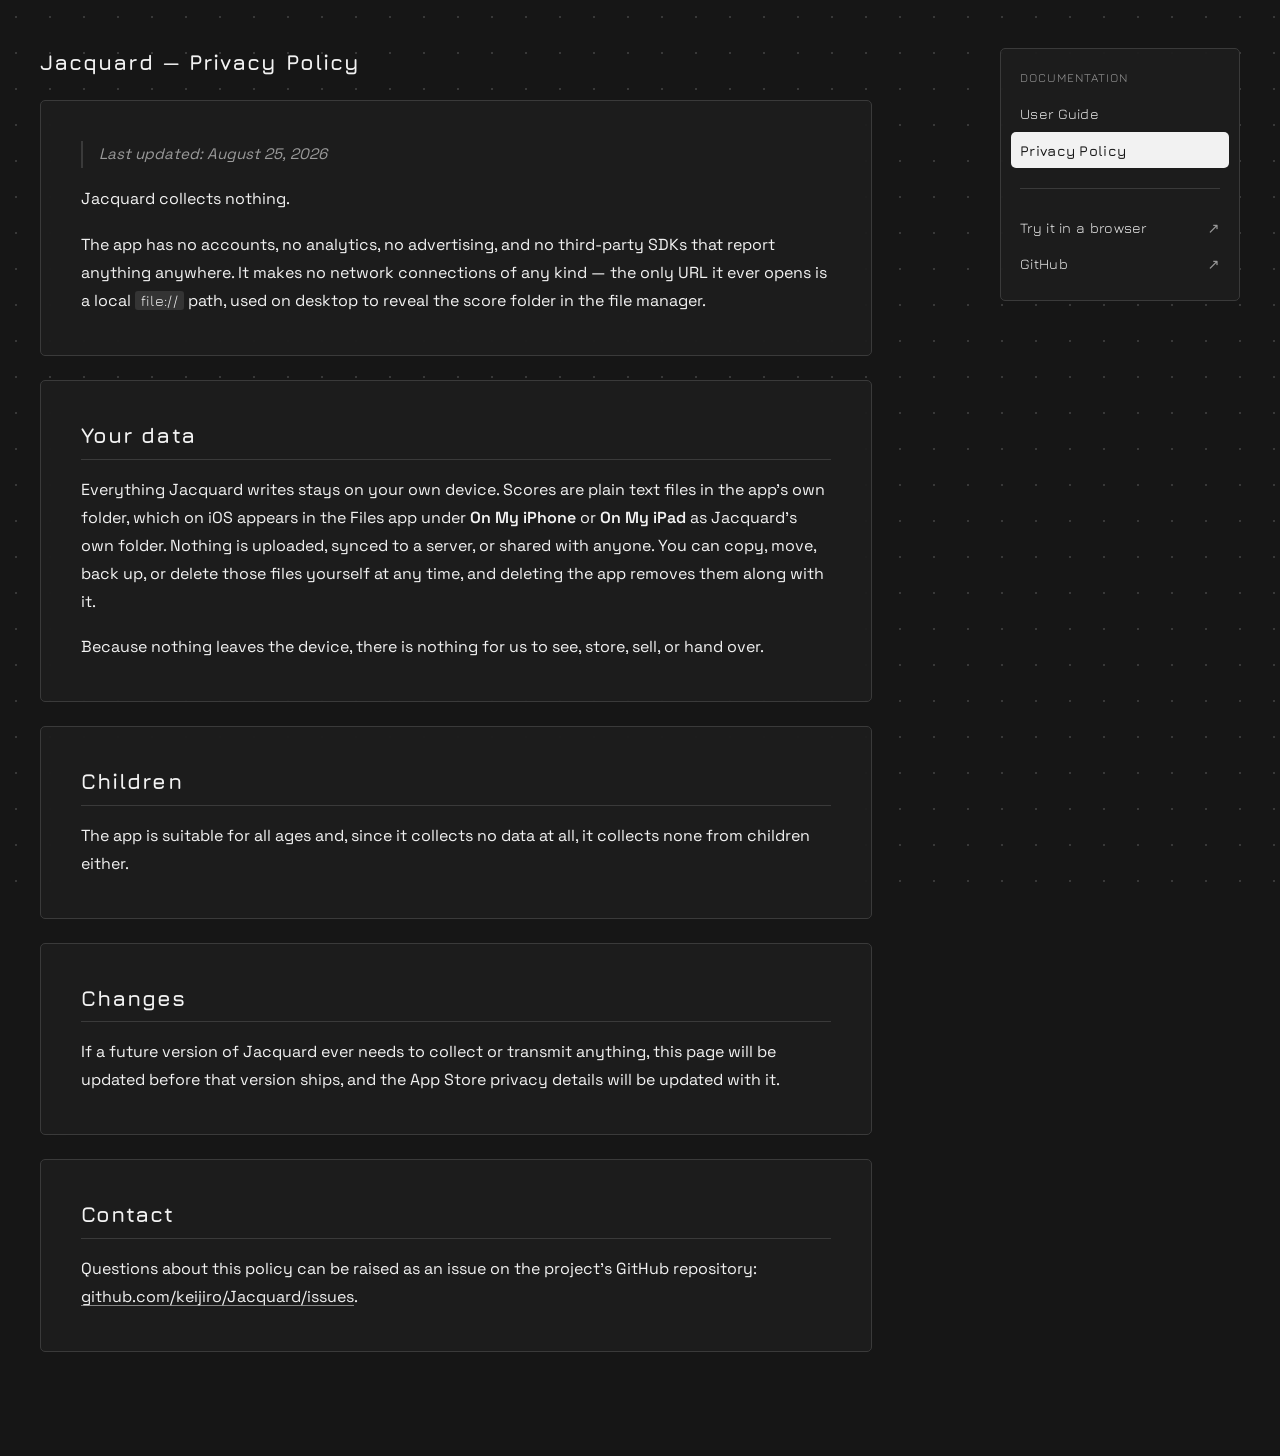
==== privacy.html @ 4434825b "Add the guide and the privacy policy, since Jacquard's manual is published from here The pages carry" ====
<!DOCTYPE html>
<html lang="en">
<head>
<meta charset="utf-8">
<meta name="viewport" content="width=device-width, initial-scale=1">
<title>Privacy Policy — Jacquard</title>
<meta name="description" content="Jacquard collects nothing. No accounts, no analytics, no advertising, and no network connections of any kind.">
<link rel="icon" href="assets/favicon.svg" type="image/svg+xml">
<link rel="icon" href="assets/favicon.png" sizes="16x16">
<link rel="preconnect" href="https://fonts.googleapis.com">
<link rel="preconnect" href="https://fonts.gstatic.com" crossorigin>
<link href="https://fonts.googleapis.com/css2?family=Jura:wght@400;600&family=Space+Grotesk:wght@400..700&display=swap" rel="stylesheet">
<link rel="stylesheet" href="assets/style.css">
<meta property="og:title" content="Privacy Policy — Jacquard">
<meta property="og:description" content="Jacquard collects nothing.">
<meta property="og:type" content="website">
</head>
<body>

<div class="backdrop" aria-hidden="true"></div>

<div class="page">

<main>

  <h1>Jacquard — Privacy Policy</h1>

  <section class="panel">
    <p class="note"><em>Last updated: August 25, 2026</em></p>

    <p>Jacquard collects nothing.</p>

    <p>The app has no accounts, no analytics, no advertising, and no third-party SDKs that
    report anything anywhere. It makes no network connections of any kind — the only URL
    it ever opens is a local <span class="ui">file://</span> path, used on desktop to
    reveal the score folder in the file manager.</p>
  </section>

  <section class="panel">
    <h2 id="data">Your data</h2>

    <p>Everything Jacquard writes stays on your own device. Scores are plain text files in
    the app's own folder, which on iOS appears in the Files app under <strong>On My
    iPhone</strong> or <strong>On My iPad</strong> as Jacquard's own folder. Nothing is
    uploaded, synced to a server, or shared with anyone. You can copy, move, back up, or
    delete those files yourself at any time, and deleting the app removes them along with
    it.</p>

    <p>Because nothing leaves the device, there is nothing for us to see, store, sell, or
    hand over.</p>
  </section>

  <section class="panel">
    <h2 id="children">Children</h2>

    <p>The app is suitable for all ages and, since it collects no data at all, it collects
    none from children either.</p>
  </section>

  <section class="panel">
    <h2 id="changes">Changes</h2>

    <p>If a future version of Jacquard ever needs to collect or transmit anything, this
    page will be updated before that version ships, and the App Store privacy details will
    be updated with it.</p>
  </section>

  <section class="panel">
    <h2 id="contact">Contact</h2>

    <p>Questions about this policy can be raised as an issue on the project's GitHub
    repository:
    <a href="https://github.com/keijiro/Jacquard/issues">github.com/keijiro/Jacquard/issues</a>.</p>
  </section>

</main>

<aside class="rail">
  <div class="rail-panel">
    <div class="group">
      <p class="label">Documentation</p>
      <a href="./">User Guide</a>
      <a href="privacy.html" aria-current="page">Privacy Policy</a>
    </div>

    <div class="group">
      <a href="https://www.keijiro.tokyo/jacquard-web/">Try it in a browser <span class="out" aria-hidden="true">&#8599;</span></a>
      <a href="https://github.com/keijiro/Jacquard">GitHub <span class="out" aria-hidden="true">&#8599;</span></a>
    </div>
  </div>
</aside>

</div>

</body>
</html>
---- assets/style.css ----
/* Jacquard user guide
 *
 * The page is the app's own screen turned into a document: the same palette, the app's
 * own face on everything that is looked at rather than read, and the same ground the
 * score is read against. What is different is
 * what is in front of it. The app puts tiles on that ground, which are marks the eye
 * picks out; a manual puts paragraphs on it, and a paragraph read over a lattice is a
 * paragraph nobody finishes. So the ground is left as the app draws it and everything
 * that carries words is given a ground of its own to sit on. */

/* The palette
 *
 * One ramp of greys, no gradients, nothing coloured to carry meaning — the app's
 * standing decision, and the values are Style.cs's own. What a thing is saying is said
 * by where it sits on the ramp and by how much air is around it. */

:root {
  color-scheme: dark;

  --background: #161616;      /* Style.Background */
  --panel: #1e1e1e;           /* Style.Panel */
  --panel-line: #3a3a3a;      /* Style.PanelLine */
  --control: #343434;         /* Style.ControlBackground */
  --control-hover: #444444;   /* Style.ControlHover */
  --dot: #4e4e4e;             /* Style.Dot, the lattice */
  --link: #868686;            /* Style.Link */
  --label: #9a9a9a;           /* Style.Label */
  --note-line: #e8e8e8;       /* Style.NoteLine */
  --ink: #f2f2f2;             /* Style.NoteText */

  --radius: 5px;              /* Style.Radius */
  --line: 1px solid var(--panel-line);

  /* The interface's face, and one for the prose. Both from Google Fonts. Jura is the
   * app's own and carries every heading, label and link here — the things that are
   * looked at. Running text is Space Grotesk, which is the one thing on the page that is
   * read rather than looked at: the same flat, drawn geometry as Jura, and unlike Jura
   * cut for paragraphs. */
  --face-ui: "Jura", system-ui, sans-serif;
  --face-text: "Space Grotesk", -apple-system, BlinkMacSystemFont, "Segoe UI",
               "Helvetica Neue", Arial, sans-serif;
}

*, *::before, *::after { box-sizing: border-box; }

html { scroll-behavior: smooth; scroll-padding-top: 1.5rem; }

@media (prefers-reduced-motion: reduce) {
  html { scroll-behavior: auto; }
  * { transition: none !important; }
}

body {
  margin: 0;
  background: var(--background);
  color: var(--ink);
  font-family: var(--face-text);
  font-size: 16px;
  line-height: 1.75;
  -webkit-font-smoothing: antialiased;
}

/* Selected text is the pale end of the ramp, which is what engaged means here. */
::selection { background: var(--ink); color: var(--background); }

:focus-visible { outline: 2px solid var(--ink); outline-offset: 2px; }

/* The backdrop
 *
 * The plane's lattice, and nothing else: the dot at the centre of every empty cell, at
 * the app's own 30x32 cell with its 4px gutter, so the pitch is the pitch the score is
 * drawn on. It is fixed rather than scrolled, so it stays the ground the document is
 * laid on rather than becoming a pattern that travels with the text. */

.backdrop {
  position: fixed;
  inset: 0;
  z-index: -1;
  pointer-events: none;

  background-image: radial-gradient(circle at 1px 1px,
                                    rgba(78, 78, 78, 0.62) 1px, transparent 0);
  background-size: 34px 36px;
  background-position: 15px 16px;
}

/* The rail
 *
 * Where the guide's own links live, now that there is no row across the top and no
 * block along the bottom. It is the app's arrangement rather than a document's: the
 * score runs down the left and the panel of things one reaches for stands at the right
 * of it, staying where it is while the score moves under the hand.
 *
 * It sticks rather than scrolls away, because a link out of a page this long is worth
 * no less at the end of it than at the top. */

.rail {
  position: sticky;
  top: clamp(1.5rem, 4vw, 3rem);
  align-self: start;
  width: 15rem;
}

.rail-panel {
  background: rgba(30, 30, 30, 0.88);
  backdrop-filter: blur(14px);
  -webkit-backdrop-filter: blur(14px);
  border: var(--line);
  border-radius: var(--radius);
  padding: 1.1rem 1.2rem;
}

.rail .label {
  font-family: var(--face-ui);
  font-size: 0.75rem;
  letter-spacing: 0.08em;
  text-transform: uppercase;
  color: var(--label);
  margin: 0 0 0.5rem;
}

.rail .label + a { margin-top: 0; }
.rail .group + .group { margin-top: 1.25rem; padding-top: 1.25rem; border-top: var(--line); }

/* Every link here is the app's button: a ground on the ramp, the interface's face, and
 * a hand on it moves the ground up a step. */
.rail a {
  display: block;
  font-family: var(--face-ui);
  font-size: 0.9rem;
  letter-spacing: 0.02em;
  color: var(--ink);
  text-decoration: none;
  padding: 0.35rem 0.6rem;
  margin: 0 -0.6rem;
  border-radius: var(--radius);
  transition: background-color 0.12s ease;
}

.rail a:hover { background: var(--control); }

/* The lit state is the pale end of the ramp, which is what engaged means everywhere in
 * this palette. A pale ground does not take the same weight of type as a dark one — dark
 * type on a bright ground is eaten at its edges — so this one keeps the heavier cut that
 * the headings have given up. It is the app's own rule, and it is four words long. */
.rail a[aria-current="page"] {
  background: var(--ink);
  color: var(--background);
  font-weight: 600;
}

.rail a[aria-current="page"]:hover { background: #d2d2d2; }

/* A link that leaves the guide says so, quietly. */
.rail a .out { color: var(--label); float: right; }
.rail a:hover .out { color: var(--ink); }

/* The document */

.page {
  display: grid;
  grid-template-columns: minmax(0, 1fr) auto;
  gap: clamp(1.5rem, 4vw, 3.5rem);
  padding: clamp(1.5rem, 4vw, 3rem) clamp(1rem, 4vw, 2.5rem) 5rem;
}

/* Wider than it was, and held to the left rather than centred in the window: the rail
 * is what the right of the screen is for. */
main {
  width: 100%;
  max-width: 52rem;
}

/* Everything on the page is set from the left, the way the panels in the app are: a
 * column of things that all begin at the same edge, so the eye returns to one place. */
.hero { margin-bottom: 3rem; }

/* The page says what it is and gets on with it — at the size a section heading is set
 * at, and no larger. The face is drawn for interface type and does not hold together
 * blown up any more than it does set bold; what makes this the title is that it stands
 * outside the panels, not that it shouts. */
h1 {
  font-family: var(--face-ui);
  font-size: 1.35rem;
  letter-spacing: 0.05em;
  line-height: 1.3;
  margin: 0 0 1.5rem;
}

/* The screenshot runs the width of the column, like everything else. */
.shot {
  margin: 0;
}

.shot img {
  width: 100%;
  height: auto;
  display: block;
  border: var(--line);
  border-radius: var(--radius);
}

/* The panels
 *
 * Everything with words in it sits on one of these, and that is the whole answer to
 * reading a document over a background: the ground under the text is nearly opaque and
 * the blur takes the lattice out from under the line of type, while the air between the
 * panels leaves the backdrop somewhere to be seen. */

.panel {
  background: rgba(30, 30, 30, 0.88);
  backdrop-filter: blur(14px);
  -webkit-backdrop-filter: blur(14px);
  border: var(--line);
  border-radius: var(--radius);
  padding: clamp(1.5rem, 4vw, 2.5rem);
  margin-bottom: 1.5rem;
}

/* Contents, which is the app's panel header: a label at the top of a box, and a rule
 * under it that is the only line in the panel.
 *
 * Nothing here is set bold. The face is monoline and light by design, and its heavy cut
 * shuts the counters at the sizes headings are set at — so what says this is a heading
 * is its size, the space it is given and the rule under it, not its weight. */
.contents .label,
.panel > h2 {
  font-family: var(--face-ui);
  letter-spacing: 0.05em;
  margin: 0 0 1rem;
  padding-bottom: 0.6rem;
  border-bottom: var(--line);
}

.panel > h2 { font-size: 1.35rem; line-height: 1.3; scroll-margin-top: 1.5rem; }
.contents .label { font-size: 0.85rem; color: var(--label); text-transform: uppercase; }

.contents ol {
  list-style: none;
  margin: 0;
  padding: 0;
  display: flex;
  flex-direction: column;
  gap: 0.35rem;
  counter-reset: section;
}

.contents li { counter-increment: section; }

.contents a {
  font-family: var(--face-ui);
  color: var(--ink);
  text-decoration: none;
  border-bottom: 1px solid transparent;
}

.contents li::before {
  content: counter(section, decimal-leading-zero);
  font-family: var(--face-ui);
  color: var(--label);
  margin-right: 0.7rem;
}

.contents a:hover { border-bottom-color: var(--link); }

.panel h3 {
  font-family: var(--face-ui);
  font-size: 1.1rem;
  letter-spacing: 0.05em;
  color: var(--label);
  text-transform: uppercase;
  margin: 2.5rem 0 0.75rem;
}

.panel p { margin: 0 0 1.1rem; }
.panel p:last-child { margin-bottom: 0; }

.panel strong { font-weight: 600; color: var(--ink); }

a { color: var(--ink); text-decoration-color: var(--link); text-underline-offset: 3px; }
a:hover { text-decoration-color: var(--ink); }

/* The figures
 *
 * Each one is a picture of a score cut to its own bounds, taken at twice the size the
 * interface is laid out at — so it is shown at half its pixel width and stays sharp on
 * a display with the pixels for it. It carries the app's own background, which is this
 * page's background too, so it is given a line around it to say where the picture ends. */

figure {
  margin: 1.75rem 0;
}

figure img {
  max-width: 100%;
  height: auto;
  border: var(--line);
  border-radius: var(--radius);
  background: var(--background);
}

figcaption {
  font-family: var(--face-ui);
  font-size: 0.8rem;
  color: var(--label);
  margin-top: 0.6rem;
  line-height: 1.5;
}

/* An aside: something true of the thing just described that is not part of describing
 * it. Dimmed rather than boxed, the way the app puts back what is on screen but out of
 * reach. */
.note {
  border-left: 2px solid var(--panel-line);
  padding-left: 1rem;
  margin: 1.5rem 0;
  color: var(--label);
  font-size: 0.95rem;
}

.note p { margin: 0; }

/* The web build's address, which is the one link on the page anybody is looking for. */
.address {
  display: block;
  font-family: var(--face-ui);
  font-size: 1.05rem;
  letter-spacing: 0.01em;
  padding: 0.9rem 1.1rem;
  margin: 1.5rem 0;
  background: var(--background);
  border: var(--line);
  border-radius: var(--radius);
  text-decoration: none;
  word-break: break-all;
  transition: background-color 0.12s ease;
}

.address:hover { background: var(--control); }

/* Keys and buttons named in the text, set in the interface's own face so that a control
 * named on this page looks like the control it names. */
.ui {
  font-family: var(--face-ui);
  letter-spacing: 0.02em;
  background: var(--control);
  border-radius: 3px;
  padding: 0.05em 0.4em;
  font-size: 0.92em;
}

/* Narrow enough that a column beside the text is a column of nothing: the rail goes
 * back to being a row above it, which is where it came from. */
@media (max-width: 820px) {
  .page { grid-template-columns: minmax(0, 1fr); }

  .rail {
    position: static;
    width: auto;
    order: -1;
    display: flex;
    align-items: center;
    gap: 1rem;
    flex-wrap: wrap;
    margin-bottom: 1rem;
  }

  .rail-panel {
    flex: 1;
    display: flex;
    align-items: center;
    gap: 0.3rem;
    flex-wrap: wrap;
    padding: 0.5rem 0.6rem;
  }

  .rail .label { display: none; }
  .rail .group { display: contents; }
  .rail .group + .group { margin: 0; padding: 0; border: 0; }
  .rail a { margin: 0; }
  .rail a .out { display: none; }
}

@media (max-width: 480px) {
  body { font-size: 15px; }
  .rail a { font-size: 0.85rem; padding: 0.3rem 0.5rem; }
}
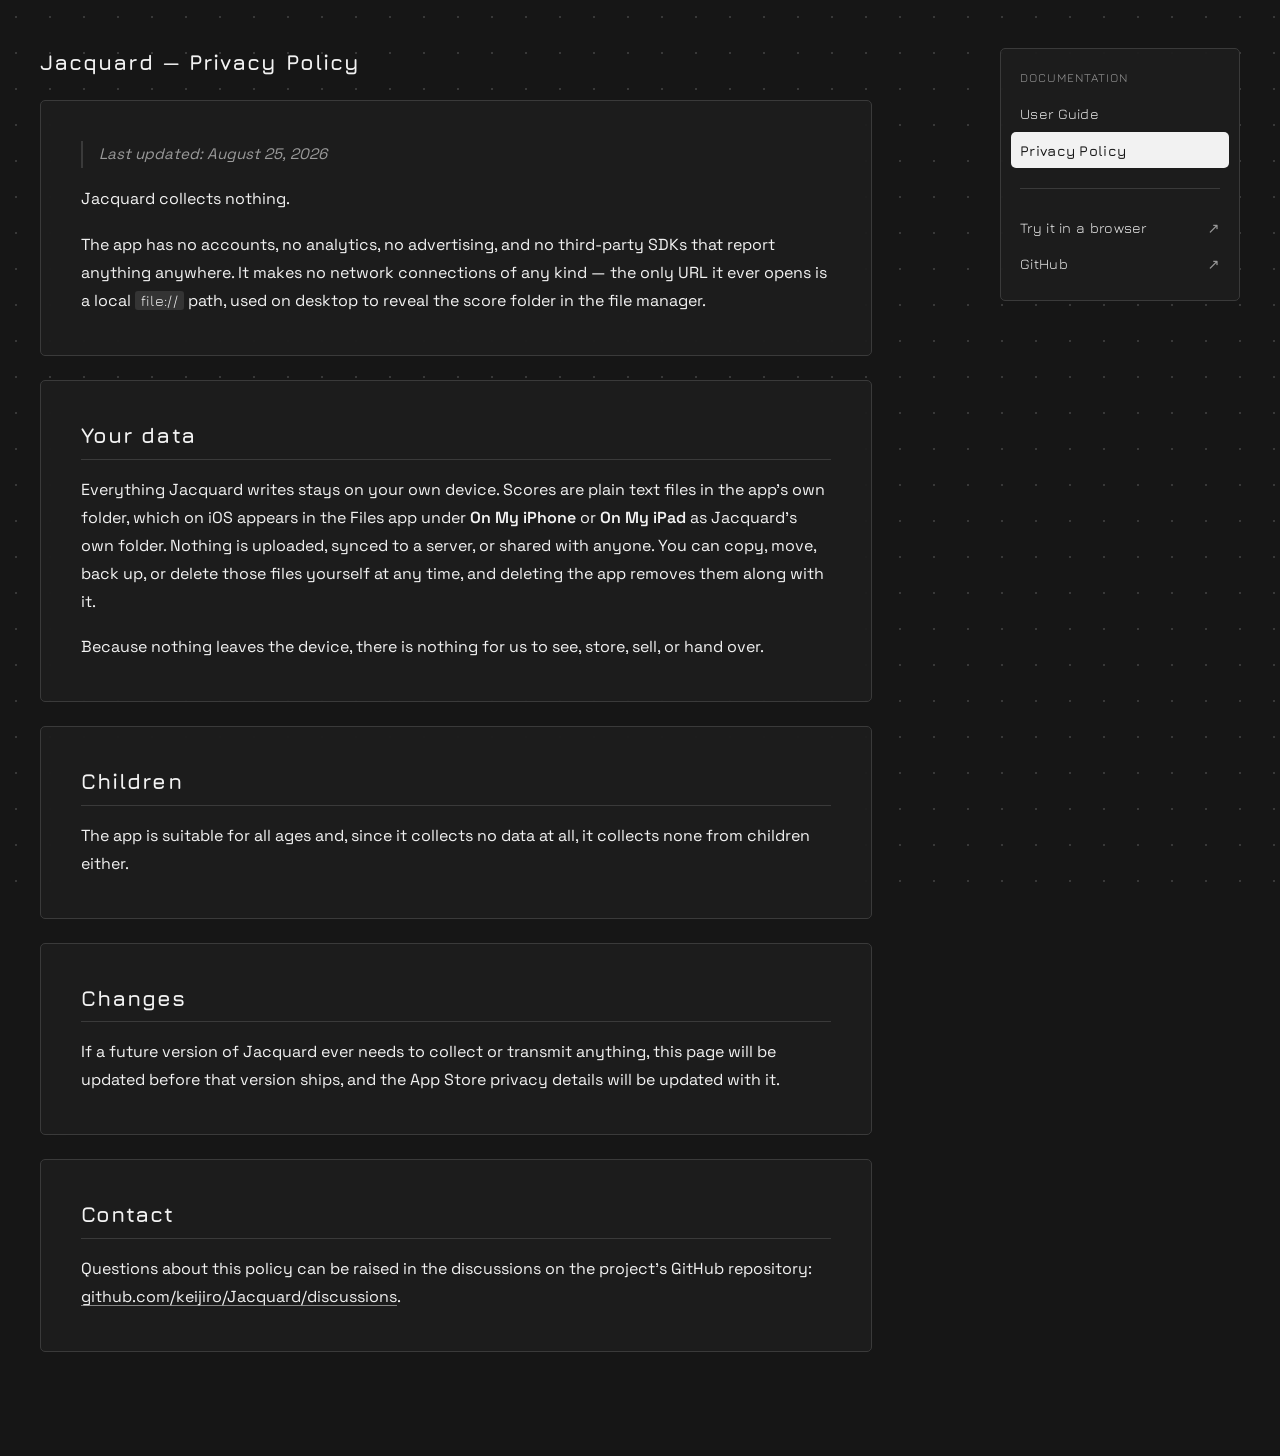
==== commit c9a46f08: "Point Contact at the repository's discussions, since a question about the policy is not an issue Co-" ====
--- a/privacy.html
+++ b/privacy.html
@@ -68,9 +68,9 @@
   <section class="panel">
     <h2 id="contact">Contact</h2>
 
-    <p>Questions about this policy can be raised as an issue on the project's GitHub
-    repository:
-    <a href="https://github.com/keijiro/Jacquard/issues">github.com/keijiro/Jacquard/issues</a>.</p>
+    <p>Questions about this policy can be raised in the discussions on the project's
+    GitHub repository:
+    <a href="https://github.com/keijiro/Jacquard/discussions">github.com/keijiro/Jacquard/discussions</a>.</p>
   </section>
 
 </main>
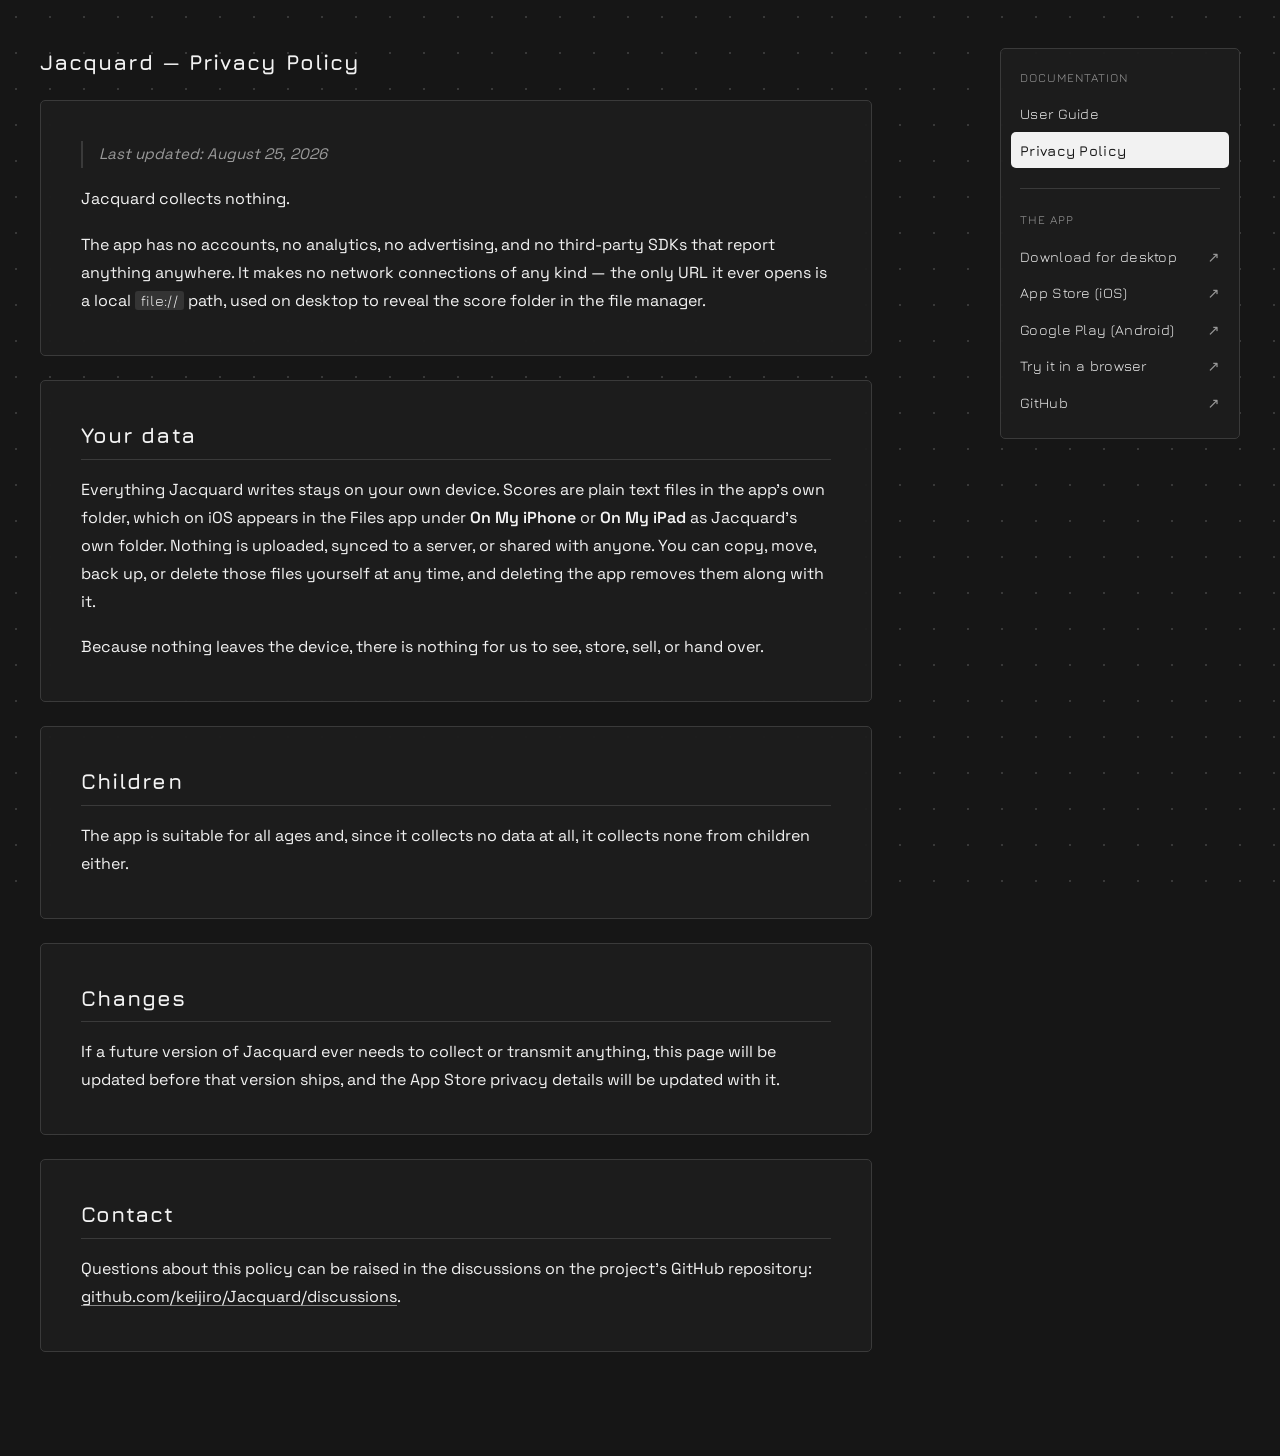
==== commit e81f83e9: "Give the privacy page the same rail the guide has, since the two pages sit in one site and link to e" ====
--- a/privacy.html
+++ b/privacy.html
@@ -84,6 +84,10 @@
     </div>
 
     <div class="group">
+      <p class="label">The App</p>
+      <a href="https://github.com/keijiro/Jacquard/releases">Download for desktop <span class="out" aria-hidden="true">&#8599;</span></a>
+      <a href="https://apps.apple.com/app/id6804390464">App Store (iOS) <span class="out" aria-hidden="true">&#8599;</span></a>
+      <a href="https://play.google.com/store/apps/details?id=jp.radiumsoftware.jacquard">Google Play (Android) <span class="out" aria-hidden="true">&#8599;</span></a>
       <a href="https://www.keijiro.tokyo/jacquard-web/">Try it in a browser <span class="out" aria-hidden="true">&#8599;</span></a>
       <a href="https://github.com/keijiro/Jacquard">GitHub <span class="out" aria-hidden="true">&#8599;</span></a>
     </div>
--- a/assets/style.css
+++ b/assets/style.css
@@ -101,6 +101,11 @@
   width: 15rem;
 }
 
+/* The panel holds the contents as well now, so it is the one thing on the page that can
+ * be taller than the window it is pinned in. It is given the window's height less the
+ * air above and below it, and scrolls inside itself when the list runs past that —
+ * a stuck panel whose foot is off the bottom of the screen is a panel with entries
+ * nobody can reach. */
 .rail-panel {
   background: rgba(30, 30, 30, 0.88);
   backdrop-filter: blur(14px);
@@ -108,6 +113,9 @@
   border: var(--line);
   border-radius: var(--radius);
   padding: 1.1rem 1.2rem;
+  max-height: calc(100vh - 2 * clamp(1.5rem, 4vw, 3rem));
+  overflow-y: auto;
+  overscroll-behavior: contain;
 }
 
 .rail .label {
@@ -155,6 +163,44 @@
 .rail a .out { color: var(--label); float: right; }
 .rail a:hover .out { color: var(--ink); }
 
+/* The contents
+ *
+ * The list of sections stands in the rail with the rest of the guide's own navigation,
+ * because it is the same kind of thing as the links beside it: something reached for
+ * while reading, not something read. Each entry is a rail link like any other and takes
+ * the same ground under the hand.
+ *
+ * The number and the name are two columns rather than a number with a space after it,
+ * so every name begins at one edge whatever its number is, and a name too long for the
+ * rail wraps under itself instead of back under the number. The column is fixed at the
+ * width of the widest number the list can reach, which is what makes the edge hold. */
+
+.rail .contents ol {
+  list-style: none;
+  margin: 0;
+  padding: 0;
+  counter-reset: section;
+}
+
+.rail .contents li { counter-increment: section; }
+
+.rail .contents a {
+  display: grid;
+  grid-template-columns: 1.9em 1fr;
+  align-items: baseline;
+  font-size: 0.85rem;
+  padding: 0.25rem 0.6rem;
+  line-height: 1.5;
+}
+
+.rail .contents a::before {
+  content: counter(section, decimal-leading-zero);
+  color: var(--label);
+  font-variant-numeric: tabular-nums;
+}
+
+.rail .contents a:hover::before { color: var(--ink); }
+
 /* The document */
 
 .page {
@@ -185,6 +231,15 @@
   letter-spacing: 0.05em;
   line-height: 1.3;
   margin: 0 0 1.5rem;
+}
+
+/* Which app the guide is a guide to. It belongs with the title but is not part of the
+ * title's sentence, so it is set down the ramp and a size smaller — read when looked
+ * for, passed over otherwise. */
+h1 .version {
+  color: var(--label);
+  font-size: 0.85em;
+  letter-spacing: 0.03em;
 }
 
 /* The screenshot runs the width of the column, like everything else. */
@@ -217,51 +272,22 @@
   margin-bottom: 1.5rem;
 }
 
-/* Contents, which is the app's panel header: a label at the top of a box, and a rule
+/* A section heading is the app's panel header: a label at the top of a box, and a rule
  * under it that is the only line in the panel.
  *
  * Nothing here is set bold. The face is monoline and light by design, and its heavy cut
  * shuts the counters at the sizes headings are set at — so what says this is a heading
  * is its size, the space it is given and the rule under it, not its weight. */
-.contents .label,
 .panel > h2 {
   font-family: var(--face-ui);
+  font-size: 1.35rem;
   letter-spacing: 0.05em;
+  line-height: 1.3;
   margin: 0 0 1rem;
   padding-bottom: 0.6rem;
   border-bottom: var(--line);
-}
-
-.panel > h2 { font-size: 1.35rem; line-height: 1.3; scroll-margin-top: 1.5rem; }
-.contents .label { font-size: 0.85rem; color: var(--label); text-transform: uppercase; }
-
-.contents ol {
-  list-style: none;
-  margin: 0;
-  padding: 0;
-  display: flex;
-  flex-direction: column;
-  gap: 0.35rem;
-  counter-reset: section;
-}
-
-.contents li { counter-increment: section; }
-
-.contents a {
-  font-family: var(--face-ui);
-  color: var(--ink);
-  text-decoration: none;
-  border-bottom: 1px solid transparent;
-}
-
-.contents li::before {
-  content: counter(section, decimal-leading-zero);
-  font-family: var(--face-ui);
-  color: var(--label);
-  margin-right: 0.7rem;
-}
-
-.contents a:hover { border-bottom-color: var(--link); }
+  scroll-margin-top: 1.5rem;
+}
 
 .panel h3 {
   font-family: var(--face-ui);
@@ -320,24 +346,6 @@
 
 .note p { margin: 0; }
 
-/* The web build's address, which is the one link on the page anybody is looking for. */
-.address {
-  display: block;
-  font-family: var(--face-ui);
-  font-size: 1.05rem;
-  letter-spacing: 0.01em;
-  padding: 0.9rem 1.1rem;
-  margin: 1.5rem 0;
-  background: var(--background);
-  border: var(--line);
-  border-radius: var(--radius);
-  text-decoration: none;
-  word-break: break-all;
-  transition: background-color 0.12s ease;
-}
-
-.address:hover { background: var(--control); }
-
 /* Keys and buttons named in the text, set in the interface's own face so that a control
  * named on this page looks like the control it names. */
 .ui {
@@ -347,6 +355,56 @@
   border-radius: 3px;
   padding: 0.05em 0.4em;
   font-size: 0.92em;
+}
+
+/* The tables
+ *
+ * A control and what it does is two columns and nothing else, and a run of them is a
+ * table rather than a run of paragraphs each restating the shape of the last. The app
+ * has no table in it to borrow a look from, so the look is the panel's own carried
+ * inwards: a rule under the head, a rule between the rows, and no rule anywhere
+ * vertical — the gap between the two columns is what says they are two.
+ *
+ * The name of the thing is set in the interface's face for the same reason .ui is: the
+ * left column is almost always a control, and a control named on this page should look
+ * like the control it names. */
+.panel table {
+  width: 100%;
+  border-collapse: collapse;
+  margin: 1.5rem 0;
+  font-size: 0.95rem;
+  line-height: 1.6;
+  text-align: left;
+}
+
+.panel table th {
+  font-family: var(--face-ui);
+  font-weight: 400;
+  font-size: 0.8rem;
+  letter-spacing: 0.05em;
+  text-transform: uppercase;
+  color: var(--label);
+  padding: 0 1.25rem 0.6rem 0;
+  border-bottom: var(--line);
+}
+
+.panel table td {
+  padding: 0.7rem 1.25rem 0.7rem 0;
+  border-bottom: var(--line);
+  vertical-align: top;
+}
+
+.panel table tr:last-child td { border-bottom: 0; }
+.panel table th:last-child, .panel table td:last-child { padding-right: 0; }
+
+/* The first column names the thing the row is about, so it is set the way a thing on
+ * screen is set, and it is kept from wrapping where the text beside it has the whole
+ * rest of the width to wrap in. */
+.panel table td:first-child {
+  font-family: var(--face-ui);
+  letter-spacing: 0.02em;
+  color: var(--ink);
+  white-space: nowrap;
 }
 
 /* Narrow enough that a column beside the text is a column of nothing: the rail goes
@@ -366,6 +424,8 @@
   }
 
   .rail-panel {
+    max-height: none;
+    overflow: visible;
     flex: 1;
     display: flex;
     align-items: center;
@@ -379,9 +439,44 @@
   .rail .group + .group { margin: 0; padding: 0; border: 0; }
   .rail a { margin: 0; }
   .rail a .out { display: none; }
+
+  /* Twelve sections do not go in a row of links, so the contents drops out of the row
+   * and takes the whole width under it, in as many columns as the width will hold. Its
+   * label comes back, since down here it is the only thing saying what the list is. */
+  .rail .group.contents {
+    display: block;
+    width: 100%;
+    margin: 0.5rem 0;
+    padding: 0.5rem 0;
+    border-top: var(--line);
+    border-bottom: var(--line);
+  }
+
+  .rail .group.contents .label { display: block; margin-bottom: 0.25rem; }
+
+  .rail .contents ol {
+    display: grid;
+    grid-template-columns: repeat(auto-fill, minmax(11rem, 1fr));
+    column-gap: 0.5rem;
+  }
 }
 
 @media (max-width: 480px) {
   body { font-size: 15px; }
   .rail a { font-size: 0.85rem; padding: 0.3rem 0.5rem; }
 }
+
+/* Two columns need two columns' worth of width. Below that the row stacks: the name
+ * over what it does, which is the same reading in one column instead of two. The head
+ * goes, since with the columns gone there is nothing left for it to be the head of —
+ * and every table here names its rows in the first cell anyway. */
+@media (max-width: 560px) {
+  .panel table, .panel table tbody, .panel table tr, .panel table td { display: block; }
+  .panel table thead { display: none; }
+
+  .panel table tr { border-bottom: var(--line); padding: 0.7rem 0; }
+  .panel table tr:last-child { border-bottom: 0; padding-bottom: 0; }
+
+  .panel table td { padding: 0; border: 0; white-space: normal; }
+  .panel table td:first-child { color: var(--label); }
+}
